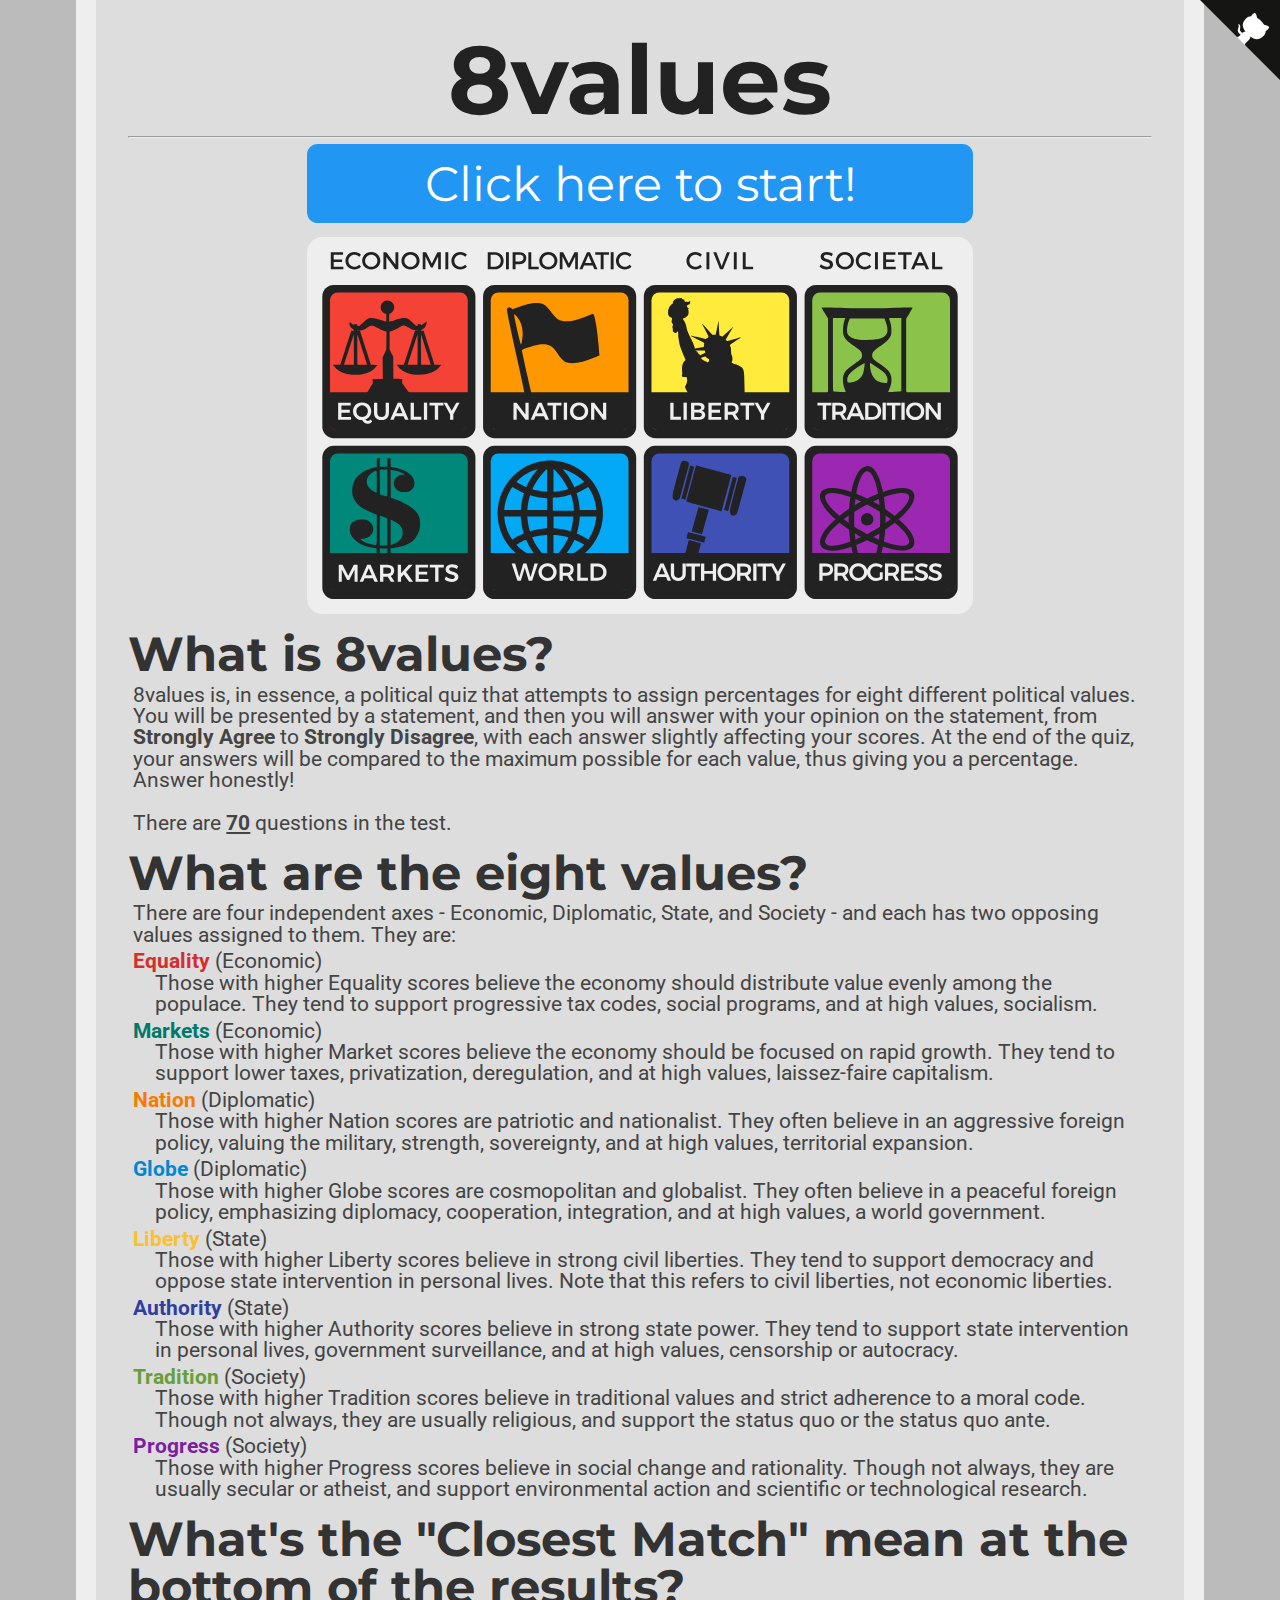
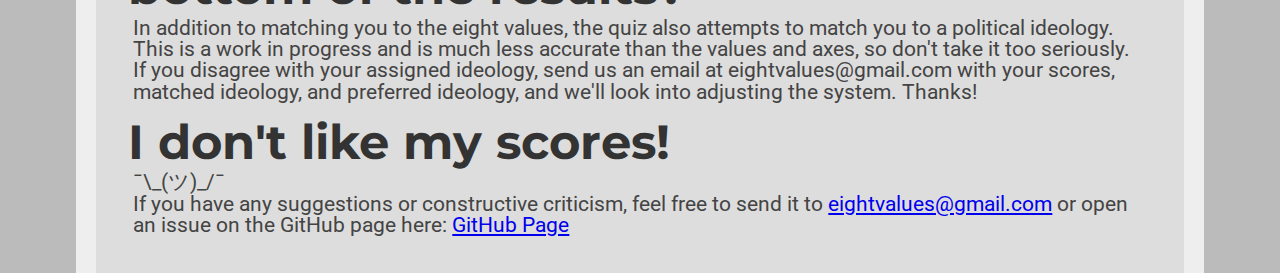
==== index.html @ 1f9bb848 "Add files via upload" ====
<head>
<link href="https://fonts.googleapis.com/css?family=Montserrat:300,400,700|Roboto:400,700" rel="stylesheet">
<link href='style.css' rel='stylesheet' type='text/css'>
<title>8values</title>
<link rel="icon" type="x-icon" href="icon.png">
<link rel="shortcut icon" type="x-icon" href="icon.png">
<meta charset="utf-8">
<script async src="//pagead2.googlesyndication.com/pagead/js/adsbygoogle.js"></script>
<script>
  (adsbygoogle = window.adsbygoogle || []).push({
    google_ad_client: "ca-pub-6511426299019766",
    enable_page_level_ads: true
  });
</script>
</head>
<body>
<a href="https://github.com/8values/8values.github.io" class="github-corner" aria-label="View source on Github"><svg width="80" height="80" viewBox="0 0 250 250" style="fill:#151513; color:#fff; position: absolute; top: 0; border: 0; right: 0;" aria-hidden="true"><path d="M0,0 L115,115 L130,115 L142,142 L250,250 L250,0 Z"></path><path d="M128.3,109.0 C113.8,99.7 119.0,89.6 119.0,89.6 C122.0,82.7 120.5,78.6 120.5,78.6 C119.2,72.0 123.4,76.3 123.4,76.3 C127.3,80.9 125.5,87.3 125.5,87.3 C122.9,97.6 130.6,101.9 134.4,103.2" fill="currentColor" style="transform-origin: 130px 106px;" class="octo-arm"></path><path d="M115.0,115.0 C114.9,115.1 118.7,116.5 119.8,115.4 L133.7,101.6 C136.9,99.2 139.9,98.4 142.2,98.6 C133.8,88.0 127.5,74.4 143.8,58.0 C148.5,53.4 154.0,51.2 159.7,51.0 C160.3,49.4 163.2,43.6 171.4,40.1 C171.4,40.1 176.1,42.5 178.8,56.2 C183.1,58.6 187.2,61.8 190.9,65.4 C194.5,69.0 197.7,73.2 200.1,77.6 C213.8,80.2 216.3,84.9 216.3,84.9 C212.7,93.1 206.9,96.0 205.4,96.6 C205.1,102.4 203.0,107.8 198.3,112.5 C181.9,128.9 168.3,122.5 157.7,114.1 C157.9,116.9 156.7,120.9 152.7,124.9 L141.0,136.5 C139.8,137.7 141.6,141.9 141.8,141.8 Z" fill="currentColor" class="octo-body"></path></svg></a><style>.github-corner:hover .octo-arm{animation:octocat-wave 560ms ease-in-out}@keyframes octocat-wave{0%,100%{transform:rotate(0)}20%,60%{transform:rotate(-25deg)}40%,80%{transform:rotate(10deg)}}@media (max-width:500px){.github-corner:hover .octo-arm{animation:none}.github-corner .octo-arm{animation:octocat-wave 560ms ease-in-out}}</style>
<h1>8values</h1>
<hr>
<button class="button" onclick="location.href='instructions.html';" style="font-size:36pt;">Click here to start!</button>
<img src="values.svg" class="center"></img>

<h2>What is 8values?</h2>
    <p>8values is, in essence, a political quiz that attempts to assign percentages for eight different political values. You will be presented by a statement, and then you will answer with your opinion on the statement, from <b>Strongly Agree</b> to <b>Strongly Disagree</b>, with each answer slightly affecting your scores. At the end of the quiz, your answers will be compared to the maximum possible for each value, thus giving you a percentage. Answer honestly!<br /><br />
    There are <b><u><span id="numOfQuestions"></span></u></b> questions in the test.</p>

<h2>What are the eight values?</h2>
    <p>There are four independent axes - Economic, Diplomatic, State, and Society - and each has two opposing values assigned to them. They are:</p>
    <p class="value-description"><b style="color:#d32f2f;">Equality</b> (Economic)<br/>
        Those with higher Equality scores believe the economy should distribute value evenly among the populace. They tend to support progressive tax codes, social programs, and at high values, socialism.</p>
    <p class="value-description"><b style="color:#00796b;">Markets</b> (Economic)<br/>
        Those with higher Market scores believe the economy should be focused on rapid growth. They tend to support lower taxes, privatization, deregulation, and at high values, laissez-faire capitalism.</p>
    <p class="value-description"><b style="color:#f57c00;">Nation</b> (Diplomatic)<br/>
        Those with higher Nation scores are patriotic and nationalist. They often believe in an aggressive foreign policy, valuing the military, strength, sovereignty, and at high values, territorial expansion.</p>
    <p class="value-description"><b style="color:#0288d1;">Globe</b> (Diplomatic)<br/>
        Those with higher Globe scores are cosmopolitan and globalist. They often believe in a peaceful foreign policy, emphasizing diplomacy, cooperation, integration, and at high values, a world government.</p>
    <p class="value-description"><b style="color:#fbc02d;">Liberty</b> (State)<br/>
        Those with higher Liberty scores believe in strong civil liberties. They tend to support democracy and oppose state intervention in personal lives. Note that this refers to civil liberties, not economic liberties.</p>
    <p class="value-description"><b style="color:#303f9f;">Authority</b> (State)<br/>
        Those with higher Authority scores believe in strong state power. They tend to support state intervention in personal lives, government surveillance, and at high values, censorship or autocracy.</p>
    <p class="value-description"><b style="color:#689f38;">Tradition</b> (Society)<br/>
        Those with higher Tradition scores believe in traditional values and strict adherence to a moral code. Though not always, they are usually religious, and support the status quo or the status quo ante.</p>
    <p class="value-description"><b style="color:#7b1fa2;">Progress</b> (Society)<br/>
        Those with higher Progress scores believe in social change and rationality. Though not always, they are usually secular or atheist, and support environmental action and scientific or technological research.</p>
<h2>What's the "Closest Match" mean at the bottom of the results?</h2>
    <p>In addition to matching you to the eight values, the quiz also attempts to match you to a political ideology. This is a work in progress and is much less accurate than the values and axes, so don't take it too seriously. If you disagree with your assigned ideology, send us an email at eightvalues@gmail.com with your scores, matched ideology, and preferred ideology, and we'll look into adjusting the system. Thanks!</p>
<h2>I don't like my scores!</h2>
    <p>¯\_(ツ)_/¯<br/>
    If you have any suggestions or constructive criticism, feel free to send it to <a href="mailto:eightvalues@gmail.com">eightvalues@gmail.com</a> or open an issue on the GitHub page here: <a href="https://github.com/8values/8values.github.io">GitHub Page</a></p>

<!-- Website visit statistics - no personal information is collected! -->
<script type="text/javascript">
var sc_project=11325211;
var sc_invisible=1;
var sc_security="fd9f0659";
var scJsHost = (("https:" == document.location.protocol) ?
"https://secure." : "http://www.");
document.write("<sc"+"ript type='text/javascript' src='" +
scJsHost+
"statcounter.com/counter/counter.js'></"+"script>");
</script>
<noscript><div class="statcounter"><a title="web stats"
href="http://statcounter.com/" target="_blank"><img
class="statcounter"
src="//c.statcounter.com/11325211/0/fd9f0659/1/" alt="web
stats"></a></div></noscript>

<!-- This is the script for the page itself -->
<script type="application/javascript"src="questions.js"></script>
<script type="text/javascript">
    document.getElementById("numOfQuestions").innerHTML = questions.length;
</script>
</body>
---- style.css ----
html {
    background-color: #bbbbbb;
    padding: 0px;
}
body {
    width: 80%;
    min-height: calc(100vh - 4em);
    margin: 0 auto;
    padding: 2em;
    background-color: #dddddd;
    border-color: #eeeeee;
    border-left-style: solid;
    border-right-style: solid;
    border-width: 20px;
}
p {
    color: #444444;
    font-family: 'Roboto', sans-serif;
    font-size: 16pt;
    line-height: 1;
    margin: 4pt;
}
p.value-description {
    text-indent: -16pt;
    margin-left: 20pt;
}
p.question {
    margin: 16pt auto;
    color: #333333;
    font-family: 'Montserrat', sans-serif;
    font-weight: normal;
    width: 70%;
    min-width: 500pt;
    min-height: 144pt;
    background-color: #eeeeee;
    padding: 16pt;
    border-radius: 16pt;
    font-size: 36pt;
    display: flex;
    justify-content: center;
    align-items: center;
    text-align: center;

}
h1 {
    color: #222222;
    font-family: 'Montserrat', sans-serif;
    font-size: 72pt;
    text-align: center;
    line-height: 72pt;
    margin-top: 0pt;
    margin-bottom: 0pt;
}
h2 {
    color: #333333;
    font-family: 'Montserrat', sans-serif;
    font-size: 36pt;
    line-height: 36pt;
    margin-top: 12pt;
    margin-bottom: 0pt;
}
li {
    font-size: 16pt;
    text-indent: 16pt;
}
a {
    font-family: inherit;
}
img.center {
    display: block;
    margin: 1em auto;
    width: 50%;
    min-width: 500pt;
}
.button {
    background-color: #2196f3;
    font-family: 'Montserrat', sans-serif;
    border: none;
    border-radius: 8pt;
    color: white;
    padding: 8pt;
    width: 50%;
    min-width: 500pt;
    text-align: center;
    text-decoration: none;
    display: block;
    font-size: 24pt;
    margin: -2px auto;
    cursor: pointer;
}
.button:hover, .button:focus { background: #1687e0; }
.stronglyAgree { background: #1b5e20; }
.stronglyAgree:hover, .stronglyAgree:focus { background: #154a19; }
.agree { background: #4caf50; }
.agree:hover, .agree:focus { background: #29942e; }
.neutral { background: #949494; }
.neutral:hover, .neutral:focus { background: #656565; }
.disagree { background: #f44336; }
.disagree:hover, .disagree:focus { background: #d6271a; }
.stronglyDisagree { background: #b71c1c; }
.stronglyDisagree:hover, .stronglyDisagree:focus { background: #a00e0e; }

.small_button, .small_button_off {
    background-color: #333;
    font-family: 'Montserrat', sans-serif;
    border: none;
    border-radius: 8pt;
    color: white;
    padding: 8pt;
    width: 10%;
    min-width: 100pt;
    text-align: center;
    text-decoration: none;
    display: block;
    font-size: 18pt;
    margin: -2px auto;
    cursor: pointer;
}

.small_button:hover, .small_button:focus {
    background: #222;
}

.small_button_off {
    background-color: #ddd;
    color: #888;
    border: 2px solid #888;
    cursor: not-allowed;
    margin: -4px auto;
}
div.axis {
    width: 100%;
    display: flex;
    align-items: center;
    justify-content: center;
}
div.bar {
    height: 36pt;
    line-height: 36pt;
    padding: 8pt;
    margin-top: 4pt;
    margin-bottom: 4pt;
    border-width: 4px;
    border-right-width: 1px;
    border-top-style: solid;
    border-bottom-style: solid;
    border-color: #222222;
    background-color: #eeeeee;
    display: block;
    width: 50%;
}
div.text-wrapper {
    font-family: 'Montserrat', sans-serif;
    font-size: 36pt;
    line-height: 36pt;
    color: #222222;
    display: inline-block;
}
div.equality {
    background-color: #f44336;
    text-align: left;
    border-right-style: solid;
}
div.wealth {
    background-color: #00897b;
    text-align: right;
    border-left-style: solid;
}
div.liberty {
    background-color: #ffeb3b;
    text-align: left;
    border-right-style: solid;
}
div.authority {
    background-color: #3f51b5;
    text-align: right;
    border-left-style: solid;
}
div.peace {
    background-color: #03a9f4;
    text-align: right;
    border-left-style: solid;
}
div.might {
    background-color: #ff9800;
    text-align: left;
    border-right-style: solid;
}
div.progress {
    background-color: #9c27b0;
    text-align: right;
    border-left-style: solid;
}
div.tradition {
    background-color: #8bc34a;
    text-align: left;
    border-right-style: solid;
}
span.weight-300 {
    font-weight: 300;
}
#banner {
    border-color: #444444;
    border-style: solid;
    border-width: 2px;
    border-radius: 8pt;
    display: block;
    margin: 8pt;
    margin-left: auto;
    margin-right: auto;
}
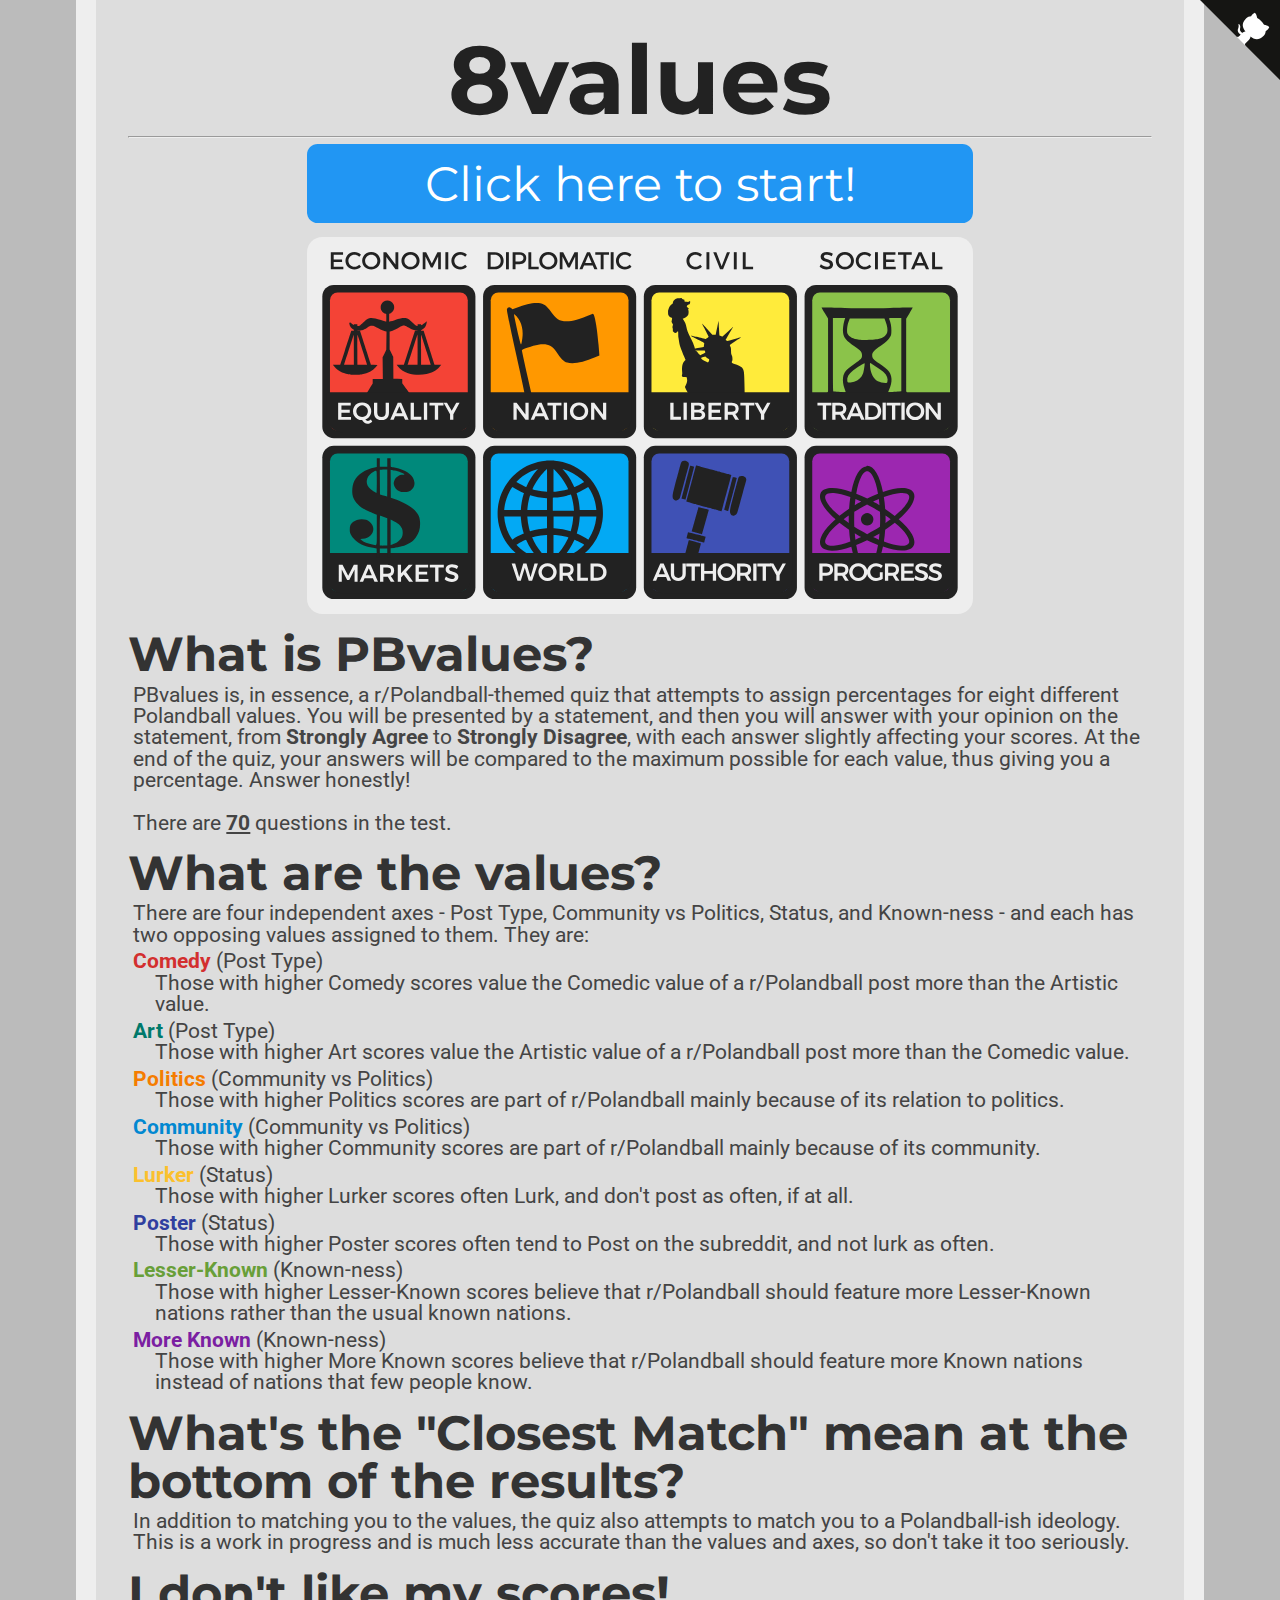
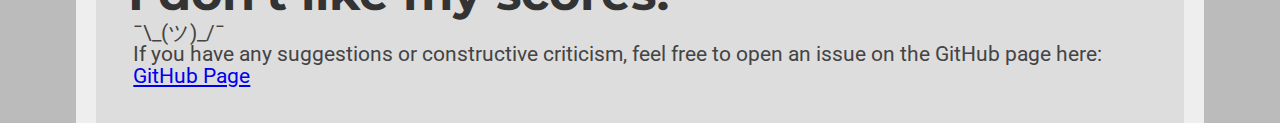
==== commit 25fe8c49: "Update index.html" ====
--- a/index.html
+++ b/index.html
@@ -14,39 +14,39 @@
 </script>
 </head>
 <body>
-<a href="https://github.com/8values/8values.github.io" class="github-corner" aria-label="View source on Github"><svg width="80" height="80" viewBox="0 0 250 250" style="fill:#151513; color:#fff; position: absolute; top: 0; border: 0; right: 0;" aria-hidden="true"><path d="M0,0 L115,115 L130,115 L142,142 L250,250 L250,0 Z"></path><path d="M128.3,109.0 C113.8,99.7 119.0,89.6 119.0,89.6 C122.0,82.7 120.5,78.6 120.5,78.6 C119.2,72.0 123.4,76.3 123.4,76.3 C127.3,80.9 125.5,87.3 125.5,87.3 C122.9,97.6 130.6,101.9 134.4,103.2" fill="currentColor" style="transform-origin: 130px 106px;" class="octo-arm"></path><path d="M115.0,115.0 C114.9,115.1 118.7,116.5 119.8,115.4 L133.7,101.6 C136.9,99.2 139.9,98.4 142.2,98.6 C133.8,88.0 127.5,74.4 143.8,58.0 C148.5,53.4 154.0,51.2 159.7,51.0 C160.3,49.4 163.2,43.6 171.4,40.1 C171.4,40.1 176.1,42.5 178.8,56.2 C183.1,58.6 187.2,61.8 190.9,65.4 C194.5,69.0 197.7,73.2 200.1,77.6 C213.8,80.2 216.3,84.9 216.3,84.9 C212.7,93.1 206.9,96.0 205.4,96.6 C205.1,102.4 203.0,107.8 198.3,112.5 C181.9,128.9 168.3,122.5 157.7,114.1 C157.9,116.9 156.7,120.9 152.7,124.9 L141.0,136.5 C139.8,137.7 141.6,141.9 141.8,141.8 Z" fill="currentColor" class="octo-body"></path></svg></a><style>.github-corner:hover .octo-arm{animation:octocat-wave 560ms ease-in-out}@keyframes octocat-wave{0%,100%{transform:rotate(0)}20%,60%{transform:rotate(-25deg)}40%,80%{transform:rotate(10deg)}}@media (max-width:500px){.github-corner:hover .octo-arm{animation:none}.github-corner .octo-arm{animation:octocat-wave 560ms ease-in-out}}</style>
+<a href="https://github.com/bananasAreViolet/PBvalues" class="github-corner" aria-label="View source on Github"><svg width="80" height="80" viewBox="0 0 250 250" style="fill:#151513; color:#fff; position: absolute; top: 0; border: 0; right: 0;" aria-hidden="true"><path d="M0,0 L115,115 L130,115 L142,142 L250,250 L250,0 Z"></path><path d="M128.3,109.0 C113.8,99.7 119.0,89.6 119.0,89.6 C122.0,82.7 120.5,78.6 120.5,78.6 C119.2,72.0 123.4,76.3 123.4,76.3 C127.3,80.9 125.5,87.3 125.5,87.3 C122.9,97.6 130.6,101.9 134.4,103.2" fill="currentColor" style="transform-origin: 130px 106px;" class="octo-arm"></path><path d="M115.0,115.0 C114.9,115.1 118.7,116.5 119.8,115.4 L133.7,101.6 C136.9,99.2 139.9,98.4 142.2,98.6 C133.8,88.0 127.5,74.4 143.8,58.0 C148.5,53.4 154.0,51.2 159.7,51.0 C160.3,49.4 163.2,43.6 171.4,40.1 C171.4,40.1 176.1,42.5 178.8,56.2 C183.1,58.6 187.2,61.8 190.9,65.4 C194.5,69.0 197.7,73.2 200.1,77.6 C213.8,80.2 216.3,84.9 216.3,84.9 C212.7,93.1 206.9,96.0 205.4,96.6 C205.1,102.4 203.0,107.8 198.3,112.5 C181.9,128.9 168.3,122.5 157.7,114.1 C157.9,116.9 156.7,120.9 152.7,124.9 L141.0,136.5 C139.8,137.7 141.6,141.9 141.8,141.8 Z" fill="currentColor" class="octo-body"></path></svg></a><style>.github-corner:hover .octo-arm{animation:octocat-wave 560ms ease-in-out}@keyframes octocat-wave{0%,100%{transform:rotate(0)}20%,60%{transform:rotate(-25deg)}40%,80%{transform:rotate(10deg)}}@media (max-width:500px){.github-corner:hover .octo-arm{animation:none}.github-corner .octo-arm{animation:octocat-wave 560ms ease-in-out}}</style>
 <h1>8values</h1>
 <hr>
 <button class="button" onclick="location.href='instructions.html';" style="font-size:36pt;">Click here to start!</button>
 <img src="values.svg" class="center"></img>
 
-<h2>What is 8values?</h2>
-    <p>8values is, in essence, a political quiz that attempts to assign percentages for eight different political values. You will be presented by a statement, and then you will answer with your opinion on the statement, from <b>Strongly Agree</b> to <b>Strongly Disagree</b>, with each answer slightly affecting your scores. At the end of the quiz, your answers will be compared to the maximum possible for each value, thus giving you a percentage. Answer honestly!<br /><br />
+<h2>What is PBvalues?</h2>
+    <p>PBvalues is, in essence, a r/Polandball-themed quiz that attempts to assign percentages for eight different Polandball values. You will be presented by a statement, and then you will answer with your opinion on the statement, from <b>Strongly Agree</b> to <b>Strongly Disagree</b>, with each answer slightly affecting your scores. At the end of the quiz, your answers will be compared to the maximum possible for each value, thus giving you a percentage. Answer honestly!<br /><br />
     There are <b><u><span id="numOfQuestions"></span></u></b> questions in the test.</p>
 
-<h2>What are the eight values?</h2>
-    <p>There are four independent axes - Economic, Diplomatic, State, and Society - and each has two opposing values assigned to them. They are:</p>
-    <p class="value-description"><b style="color:#d32f2f;">Equality</b> (Economic)<br/>
-        Those with higher Equality scores believe the economy should distribute value evenly among the populace. They tend to support progressive tax codes, social programs, and at high values, socialism.</p>
-    <p class="value-description"><b style="color:#00796b;">Markets</b> (Economic)<br/>
-        Those with higher Market scores believe the economy should be focused on rapid growth. They tend to support lower taxes, privatization, deregulation, and at high values, laissez-faire capitalism.</p>
-    <p class="value-description"><b style="color:#f57c00;">Nation</b> (Diplomatic)<br/>
-        Those with higher Nation scores are patriotic and nationalist. They often believe in an aggressive foreign policy, valuing the military, strength, sovereignty, and at high values, territorial expansion.</p>
-    <p class="value-description"><b style="color:#0288d1;">Globe</b> (Diplomatic)<br/>
-        Those with higher Globe scores are cosmopolitan and globalist. They often believe in a peaceful foreign policy, emphasizing diplomacy, cooperation, integration, and at high values, a world government.</p>
-    <p class="value-description"><b style="color:#fbc02d;">Liberty</b> (State)<br/>
-        Those with higher Liberty scores believe in strong civil liberties. They tend to support democracy and oppose state intervention in personal lives. Note that this refers to civil liberties, not economic liberties.</p>
-    <p class="value-description"><b style="color:#303f9f;">Authority</b> (State)<br/>
-        Those with higher Authority scores believe in strong state power. They tend to support state intervention in personal lives, government surveillance, and at high values, censorship or autocracy.</p>
-    <p class="value-description"><b style="color:#689f38;">Tradition</b> (Society)<br/>
-        Those with higher Tradition scores believe in traditional values and strict adherence to a moral code. Though not always, they are usually religious, and support the status quo or the status quo ante.</p>
-    <p class="value-description"><b style="color:#7b1fa2;">Progress</b> (Society)<br/>
-        Those with higher Progress scores believe in social change and rationality. Though not always, they are usually secular or atheist, and support environmental action and scientific or technological research.</p>
+<h2>What are the values?</h2>
+    <p>There are four independent axes - Post Type, Community vs Politics, Status, and Known-ness - and each has two opposing values assigned to them. They are:</p>
+    <p class="value-description"><b style="color:#d32f2f;">Comedy</b> (Post Type)<br/>
+        Those with higher Comedy scores value the Comedic value of a r/Polandball post more than the Artistic value.</p>
+    <p class="value-description"><b style="color:#00796b;">Art</b> (Post Type)<br/>
+        Those with higher Art scores value the Artistic value of a r/Polandball post more than the Comedic value.</p>
+    <p class="value-description"><b style="color:#f57c00;">Politics</b> (Community vs Politics)<br/>
+        Those with higher Politics scores are part of r/Polandball mainly because of its relation to politics.</p>
+    <p class="value-description"><b style="color:#0288d1;">Community</b> (Community vs Politics)<br/>
+        Those with higher Community scores are part of r/Polandball mainly because of its community.</p>
+    <p class="value-description"><b style="color:#fbc02d;">Lurker</b> (Status)<br/>
+        Those with higher Lurker scores often Lurk, and don't post as often, if at all.</p>
+    <p class="value-description"><b style="color:#303f9f;">Poster</b> (Status)<br/>
+        Those with higher Poster scores often tend to Post on the subreddit, and not lurk as often.</p>
+    <p class="value-description"><b style="color:#689f38;">Lesser-Known</b> (Known-ness)<br/>
+        Those with higher Lesser-Known scores believe that r/Polandball should feature more Lesser-Known nations rather than the usual known nations.</p>
+    <p class="value-description"><b style="color:#7b1fa2;">More Known</b> (Known-ness)<br/>
+        Those with higher More Known scores believe that r/Polandball should feature more Known nations instead of nations that few people know.</p>
 <h2>What's the "Closest Match" mean at the bottom of the results?</h2>
-    <p>In addition to matching you to the eight values, the quiz also attempts to match you to a political ideology. This is a work in progress and is much less accurate than the values and axes, so don't take it too seriously. If you disagree with your assigned ideology, send us an email at eightvalues@gmail.com with your scores, matched ideology, and preferred ideology, and we'll look into adjusting the system. Thanks!</p>
+    <p>In addition to matching you to the values, the quiz also attempts to match you to a Polandball-ish ideology. This is a work in progress and is much less accurate than the values and axes, so don't take it too seriously.</p>
 <h2>I don't like my scores!</h2>
     <p>¯\_(ツ)_/¯<br/>
-    If you have any suggestions or constructive criticism, feel free to send it to <a href="mailto:eightvalues@gmail.com">eightvalues@gmail.com</a> or open an issue on the GitHub page here: <a href="https://github.com/8values/8values.github.io">GitHub Page</a></p>
+    If you have any suggestions or constructive criticism, feel free to open an issue on the GitHub page here: <a href="https://github.com/bananasAreViolet/PBvalues">GitHub Page</a></p>
 
 <!-- Website visit statistics - no personal information is collected! -->
 <script type="text/javascript">
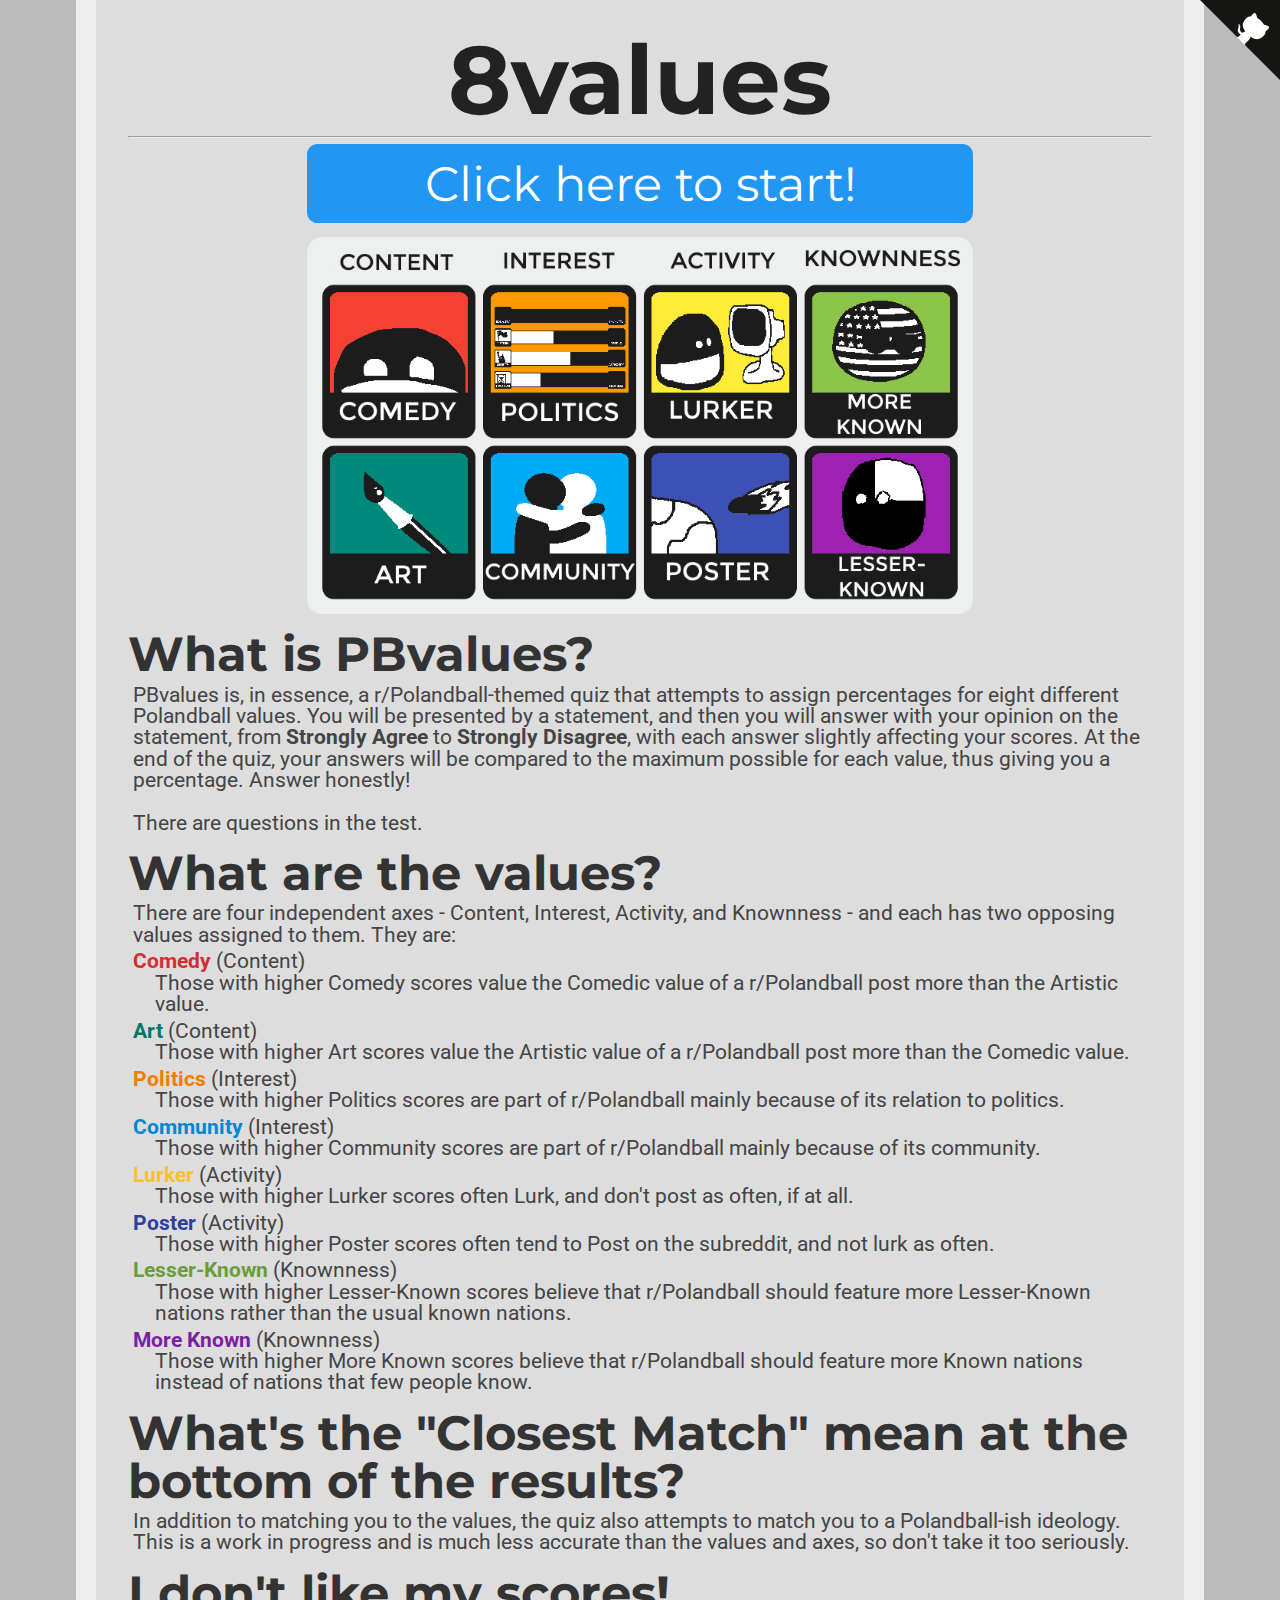
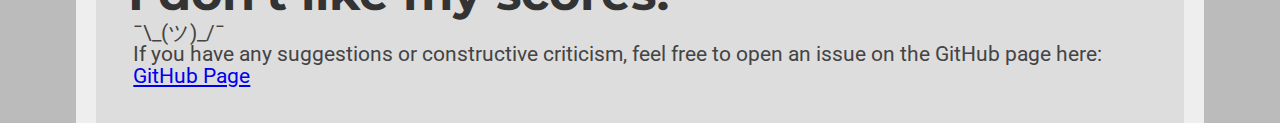
==== commit 6f5d58e4: "Update index.html" ====
--- a/index.html
+++ b/index.html
@@ -25,22 +25,22 @@
     There are <b><u><span id="numOfQuestions"></span></u></b> questions in the test.</p>
 
 <h2>What are the values?</h2>
-    <p>There are four independent axes - Post Type, Community vs Politics, Status, and Known-ness - and each has two opposing values assigned to them. They are:</p>
-    <p class="value-description"><b style="color:#d32f2f;">Comedy</b> (Post Type)<br/>
+    <p>There are four independent axes - Content, Interest, Activity, and Knownness - and each has two opposing values assigned to them. They are:</p>
+    <p class="value-description"><b style="color:#d32f2f;">Comedy</b> (Content)<br/>
         Those with higher Comedy scores value the Comedic value of a r/Polandball post more than the Artistic value.</p>
-    <p class="value-description"><b style="color:#00796b;">Art</b> (Post Type)<br/>
+    <p class="value-description"><b style="color:#00796b;">Art</b> (Content)<br/>
         Those with higher Art scores value the Artistic value of a r/Polandball post more than the Comedic value.</p>
-    <p class="value-description"><b style="color:#f57c00;">Politics</b> (Community vs Politics)<br/>
+    <p class="value-description"><b style="color:#f57c00;">Politics</b> (Interest)<br/>
         Those with higher Politics scores are part of r/Polandball mainly because of its relation to politics.</p>
-    <p class="value-description"><b style="color:#0288d1;">Community</b> (Community vs Politics)<br/>
+    <p class="value-description"><b style="color:#0288d1;">Community</b> (Interest)<br/>
         Those with higher Community scores are part of r/Polandball mainly because of its community.</p>
-    <p class="value-description"><b style="color:#fbc02d;">Lurker</b> (Status)<br/>
+    <p class="value-description"><b style="color:#fbc02d;">Lurker</b> (Activity)<br/>
         Those with higher Lurker scores often Lurk, and don't post as often, if at all.</p>
-    <p class="value-description"><b style="color:#303f9f;">Poster</b> (Status)<br/>
+    <p class="value-description"><b style="color:#303f9f;">Poster</b> (Activity)<br/>
         Those with higher Poster scores often tend to Post on the subreddit, and not lurk as often.</p>
-    <p class="value-description"><b style="color:#689f38;">Lesser-Known</b> (Known-ness)<br/>
+    <p class="value-description"><b style="color:#689f38;">Lesser-Known</b> (Knownness)<br/>
         Those with higher Lesser-Known scores believe that r/Polandball should feature more Lesser-Known nations rather than the usual known nations.</p>
-    <p class="value-description"><b style="color:#7b1fa2;">More Known</b> (Known-ness)<br/>
+    <p class="value-description"><b style="color:#7b1fa2;">More Known</b> (Knownness)<br/>
         Those with higher More Known scores believe that r/Polandball should feature more Known nations instead of nations that few people know.</p>
 <h2>What's the "Closest Match" mean at the bottom of the results?</h2>
     <p>In addition to matching you to the values, the quiz also attempts to match you to a Polandball-ish ideology. This is a work in progress and is much less accurate than the values and axes, so don't take it too seriously.</p>
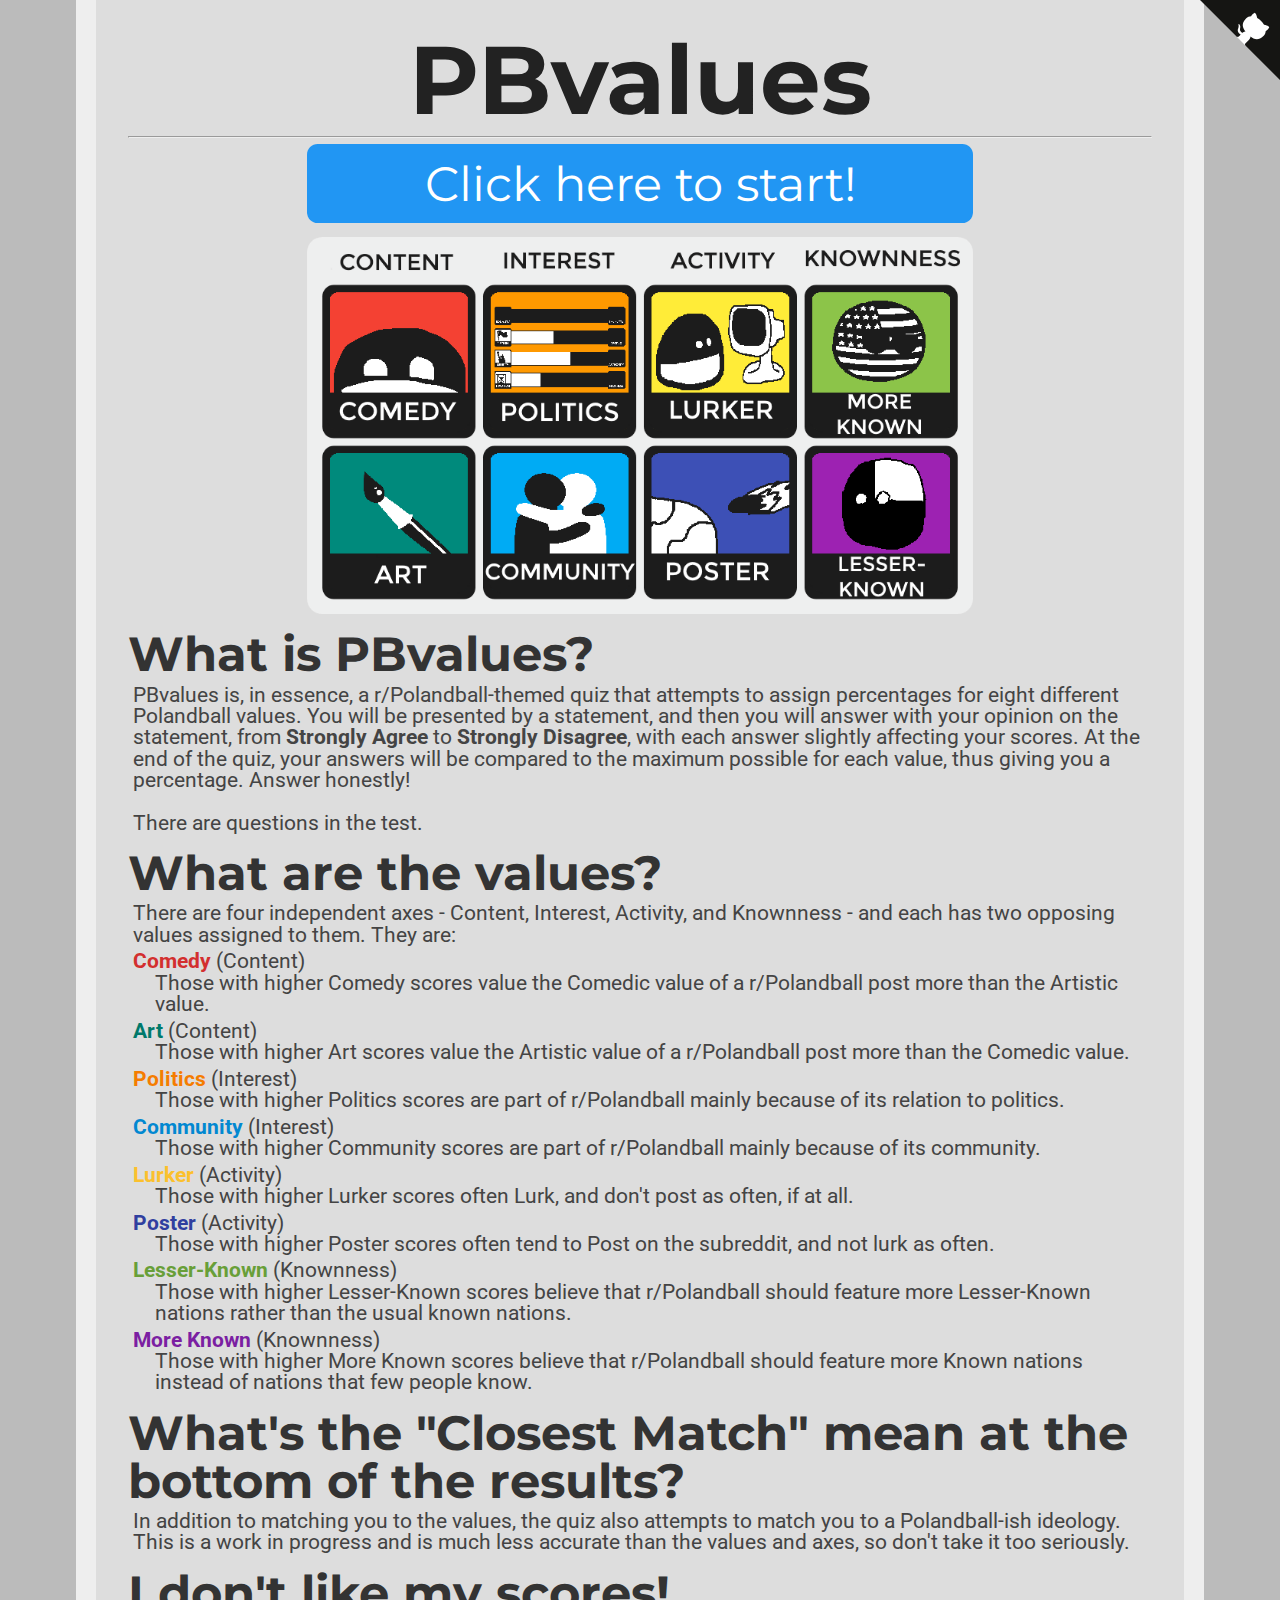
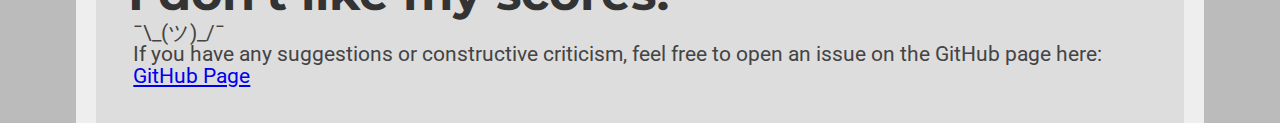
==== commit e0c9879b: "Update index.html" ====
--- a/index.html
+++ b/index.html
@@ -15,7 +15,7 @@
 </head>
 <body>
 <a href="https://github.com/bananasAreViolet/PBvalues" class="github-corner" aria-label="View source on Github"><svg width="80" height="80" viewBox="0 0 250 250" style="fill:#151513; color:#fff; position: absolute; top: 0; border: 0; right: 0;" aria-hidden="true"><path d="M0,0 L115,115 L130,115 L142,142 L250,250 L250,0 Z"></path><path d="M128.3,109.0 C113.8,99.7 119.0,89.6 119.0,89.6 C122.0,82.7 120.5,78.6 120.5,78.6 C119.2,72.0 123.4,76.3 123.4,76.3 C127.3,80.9 125.5,87.3 125.5,87.3 C122.9,97.6 130.6,101.9 134.4,103.2" fill="currentColor" style="transform-origin: 130px 106px;" class="octo-arm"></path><path d="M115.0,115.0 C114.9,115.1 118.7,116.5 119.8,115.4 L133.7,101.6 C136.9,99.2 139.9,98.4 142.2,98.6 C133.8,88.0 127.5,74.4 143.8,58.0 C148.5,53.4 154.0,51.2 159.7,51.0 C160.3,49.4 163.2,43.6 171.4,40.1 C171.4,40.1 176.1,42.5 178.8,56.2 C183.1,58.6 187.2,61.8 190.9,65.4 C194.5,69.0 197.7,73.2 200.1,77.6 C213.8,80.2 216.3,84.9 216.3,84.9 C212.7,93.1 206.9,96.0 205.4,96.6 C205.1,102.4 203.0,107.8 198.3,112.5 C181.9,128.9 168.3,122.5 157.7,114.1 C157.9,116.9 156.7,120.9 152.7,124.9 L141.0,136.5 C139.8,137.7 141.6,141.9 141.8,141.8 Z" fill="currentColor" class="octo-body"></path></svg></a><style>.github-corner:hover .octo-arm{animation:octocat-wave 560ms ease-in-out}@keyframes octocat-wave{0%,100%{transform:rotate(0)}20%,60%{transform:rotate(-25deg)}40%,80%{transform:rotate(10deg)}}@media (max-width:500px){.github-corner:hover .octo-arm{animation:none}.github-corner .octo-arm{animation:octocat-wave 560ms ease-in-out}}</style>
-<h1>8values</h1>
+<h1>PBvalues</h1>
 <hr>
 <button class="button" onclick="location.href='instructions.html';" style="font-size:36pt;">Click here to start!</button>
 <img src="values.svg" class="center"></img>
